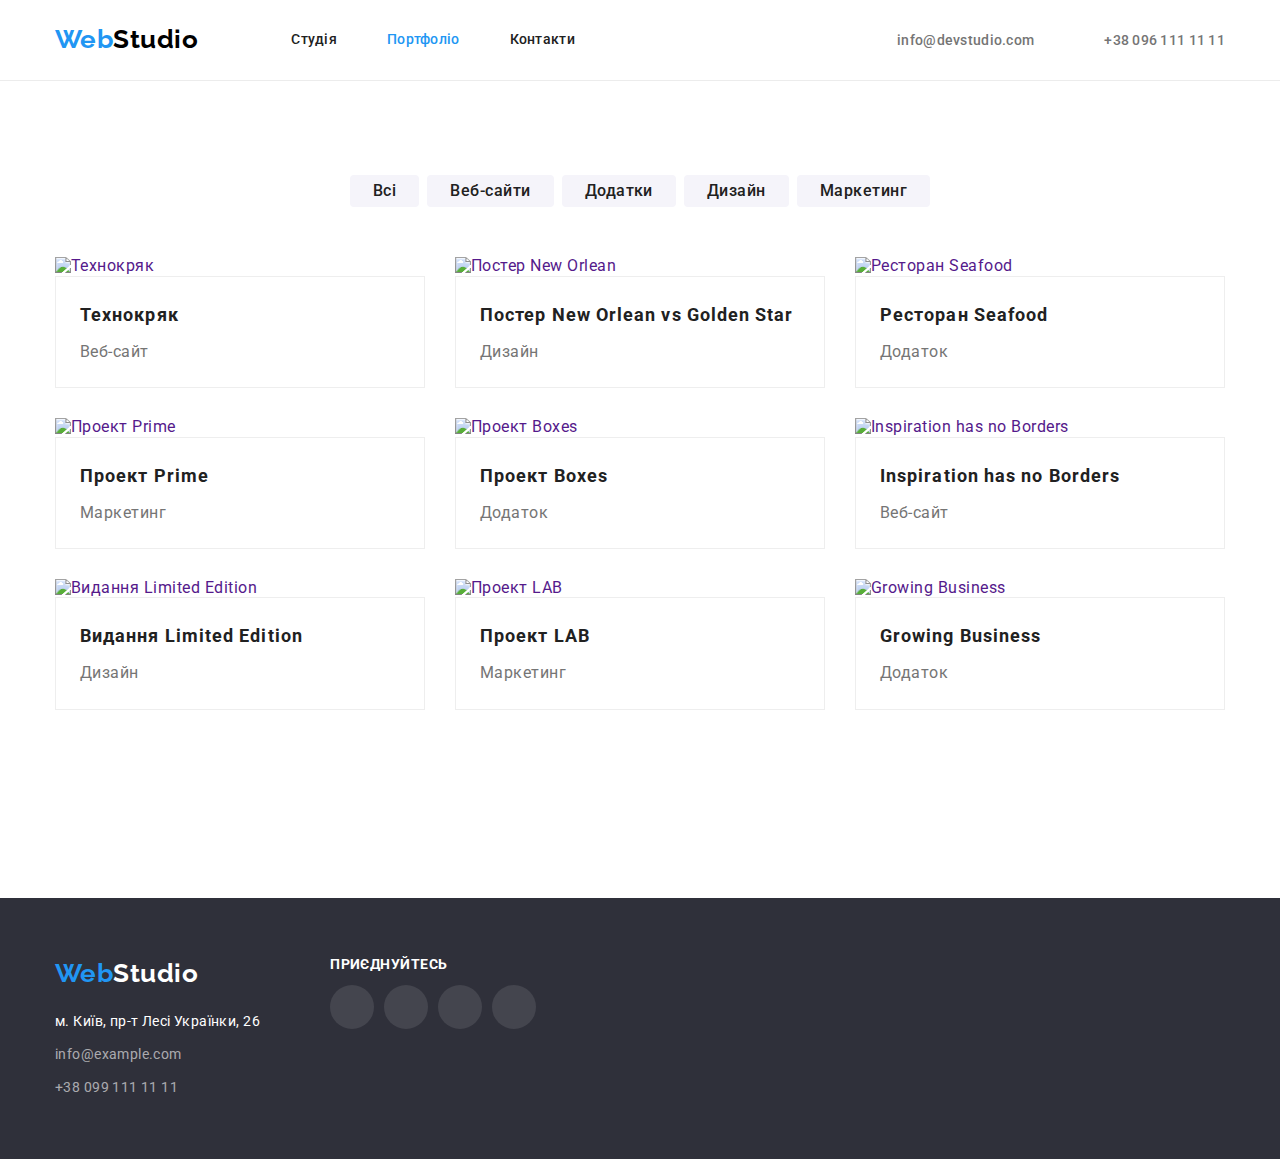
==== portfolio.html @ f8306b63 "portfolio.html" ====
<!DOCTYPE html>
<html lang="ru">

<head>
    <meta charset="UTF-8">
    <meta http-equiv="X-UA-Compatible" content="IE=edge">
    <meta name="viewport" content="width=device-width, initial-scale=1.0">
    <title>Webstudio</title>
    <link rel="stylesheet"
        href="https://fonts.googleapis.com/css2?family=Raleway:wght@700&family=Roboto:wght@400;500;700;900&display=swap">
    <link rel="stylesheet"
        href="https://cdnjs.cloudflare.com/ajax/libs/modern-normalize/1.1.0/modern-normalize.min.css">
    <link rel="stylesheet" href="./css/styles.css">
</head>

<body>
      <!--Шапка сайта-->
    <header class="header">
        <div class="container header-nav">
            <a href="./index.html" class="link header-logo"><span>Web</span>Studio</a>
            <nav>
                <ul class="header-list list">
                    <li class="item"><a href="./index.html" class="link">Студія</a></Li>
                    <li class="item"><a href="./portfolio.html" class="link current">Портфоліо</a></li>
                    <li class="item"><a href="" class="link">Контакти</a></li>
                </ul>
            </nav>
            <ul class="header-contacts list">
                <li class="header-contacts-item">
                    <a href="mailto:info@devstudio.com" class="link">
                    <svg class="header-icon" width="16px" height="12px">
                    <use href="./images/symbol-defs.svg#envelope"></use>
                </svg>info@devstudio.com</a></li>
                <li class="header-contacts-item"><a href="tel:+380961111111" class="link">
                    <svg class="header-icon" width="10px" height="16px"><use href="./images/symbol-defs.svg#smartphone"></use>
                    </svg>+38 096 111 11 11</a></li>
            </ul>
        </div>
    </header>

    <main>
        
        <!--Наши проекты-->

        <section class="section">
            <div class="container">
                <h1 class="projects-title">Наші проекти</h1>
                <ul class="projects-buttons-list list">
                    <li class="projects-buttons-item"><button type="button" class="button">Всі</button></li>
                    <li class="projects-buttons-item"><button type="button" class="button">Веб-сайти</button></li>
                    <li class="projects-buttons-item"><button type="button" class="button">Додатки</button></li>
                    <li class="projects-buttons-item"><button type="button" class="button">Дизайн</button></li>
                    <li class="projects-buttons-item"><button type="button" class="button">Маркетинг</button></li>
                </ul>
                
                <ul class="projects list">
                    <li class="projects-element">
                        <a href="" class="link">
                            <img src="./images/technokryak.jpg" alt="Технокряк" width="370">
                            <div class="projects-item">
                                <h2 class="title">Технокряк</h2>
                                <p class="product">Веб-сайт</p>
                            </div>  
                        </a>
                    </li>
                
                    <li class="projects-element">
                        <a href="" class="link">
                            <img src="./images/poster.jpg" alt="Постер New Orlean" width="370">
                            <div class="projects-item">
                                <h2 class="title">Постер New Orlean vs Golden Star</h2>
                                <p class="product">Дизайн</p>
                            </div>
                        </a>
                    </li>
                
                    <li class="projects-element">
                        <a href="" class="link"><img src="./images/restaurant.jpg" alt="Ресторан Seafood" width="370">
                            <div class="projects-item">
                                <h2 class="title">Ресторан Seafood</h2>
                                <p class="product">Додаток</p>
                             </div>
                        </a>
                    </li>

                    <li class="projects-element">
                        <a href="" class="link">
                            <img src="./images/projectprime.jpg" alt="Проект Prime" width="370">
                            <div class="projects-item">
                            <h2 class="title">Проект Prime</h2>
                            <p class="product">Маркетинг</p>
                            </div>
                        </a>
                    </li>
                
                    <li class="projects-element">
                        <a href="" class="link">
                            <img src="./images/projectboxes.jpg" alt="Проект Boxes" width="370">
                            <div class="projects-item">
                            <h2 class="title">Проект Boxes</h2>
                            <p class="product">Додаток</p>
                        </div>
                        </a>
                    </li>
                
                    <li class="projects-element">
                        <a href="" class="link"><img src="./images/inspiration.jpg" alt="Inspiration has no Borders" width="370">
                            <div class="projects-item">
                            <h2 class="title">Inspiration has no Borders</h2>
                            <p class="product">Веб-сайт</p>
                        </div>
                        </a>
                    </li>
                
                    <li class="projects-element">
                        <a href="" class="link"><img src="./images/limitededition.jpg" alt="Видання Limited Edition" width="370">
                            <div class="projects-item">
                            <h2 class="title">Видання Limited Edition</h2>
                            <p class="product">Дизайн</p>
                        </div>
                        </a>
                    </li>

                    <li class="projects-element">
                        <a href="" class="link"><img src="./images/lab.jpg" alt="Проект LAB" width="370">
                            <div class="projects-item">
                            <h2 class="title">Проект LAB</h2>
                            <p class="product">Маркетинг</p>
                        </div>
                        </a>
                    </li>
                
                    <li class="projects-element">
                        <a href="" class="link"><img src="./images/growingbusiness.jpg" alt="Growing Business" width="370">
                            <div class="projects-item">
                            <h2 class="title">Growing Business</h2>
                            <p class="product">Додаток</p>
                        </div>
                        </a>
                    </li>
                </ul>
            </div>
            
        </section>
    </main>

<!--Футер-->
    <footer class="footer">
        <div class="container">
            <div class="address">
            <a href="./index.html" class="footer-logo link"><span>Web</span>Studio</a>
                <ul class="footer-list list">
                    <li class="footer-list-item"><a href="https://goo.gl/maps/6noj76bHKPzLhNcZA" target="_blank" rel="noopener noreferrer nofollow"
                        class="link"><span>м. Київ, пр-т Лесі Українки, 26</span></a></li>
                    <li class="footer-list-item"><a href="mailto:info@example.com" class="link">info@example.com</a></li>
                    <li class="footer-list-item"><a href="tel:+380991111111" class="link">+38 099 111 11 11</a></li>
                </ul>
            </div>
            <div class="connection">
                <h3 class="connection-title">Приєднуйтесь</h3>
                <ul class="connection-list list">
                <li>
                    <a href="" class="connection-link link">
                        <svg class="connection-icon" width="20px" height="20px"><use href="./images/symbol-defs.svg#instagram"></use></svg>
                    </a>
                </li>
                <li>
                    <a href="" class="connection-link link">
                        <svg class="connection-icon" width="20px" height="20px"><use href="./images/symbol-defs.svg#twitter"></use></svg>
                    </a>
                </li>
                <li>
                    <a href="" class="connection-link link">
                        <svg class="connection-icon" width="20px" height="20px"><use href="./images/symbol-defs.svg#facebook"></use></svg>
                    </a>
                </li>
                <li>
                    <a href="" class="connection-link link">
                        <svg class="connection-icon" width="20px" height="20px"><use href="./images/symbol-defs.svg#linkedin"></use></svg>
                    </a>
                </li>
                </ul>
            </div>
        </div>
        
    </footer>
</body>
</html>
---- css/styles.css ----
/* Основной цвет текста #212121 */
/* Вторичный цвет текста #757575 */
/* Акцент #2196F3 */
/* Основной белый #FFFFFF */
/*Серый фоновый #2F303A */
/* Серый цвет #F5F4FA */
/* черный #000000 */


html {
    box-sizing: border-box;
}

.visually-hidden {
    position: absolute !important;
    clip: rect(1px 1px 1px 1px);
    clip: rect(1px, 1px, 1px, 1px);
    padding: 0 !important;
    border: 0 !important;
    height: 1px !important;
    width: 1px !important;
    overflow: hidden;
}

*,
*::before,
*::after {
    box-sizing: border-box;
}

h1,
h2,
h3,
p {
    margin: 0;
}

img {
    display: block;
    max-width: 100%;
    height: auto;
}

/* Main.css */

:root {
    --primary-text-color: #212121;
    --secondary-text-color: #757575;
    --accent-color: #2196F3;
    --primary-white-color: #FFFFFF;
    --background-grey-color: #2F303A;
    --grey-color: #F5F4FA;
    --black-color: #000000;
    --border: #EEEEEE;
}

body {
    font-family: Roboto, sans-serif;
    background-color: var(--primary-white-color);
    color: var(--primary-text-color);
    letter-spacing: 0.03em;
}

.link {
    text-decoration: none;
}

.list {
    padding: 0;
    margin: 0;
    list-style: none;
}

.container {
    margin: 0 auto;
    padding-right: 15px;
    padding-left: 15px;
    width: 1200px;
}

/* --------------------------- HEADER ---------------------------------- */

.header {
    border-bottom: 1px solid #ECECEC;
}

.header-logo {
    color: var(--black-color);
    font-family: 'Raleway';
    font-weight: 700;
    font-size: 26px;
    line-height: 1.2;
}

.header-logo span {
    color: var(--accent-color);
}

.header-nav {
    display: flex;
    align-items: center;
}

.header-list {
    display: flex;
    margin-left: 93px;
}

.header-list .item:not(:last-child) {
    margin-right: 50px;
}

.header-list .link {
    display: block;
    padding-top: 32px;
    padding-bottom: 32px;
    color: var(--title-text-color);
    font-weight: 500;
    font-size: 14px;
    line-height: 1.14;
    letter-spacing: 0.02em;
}

.header-list .link:hover,
.header-list .link:focus,
.header-list .link.current {
    color: var(--accent-color);
}

.header-contacts {
    display: flex;
    margin-left: auto;
}

.header-contacts-item + .header-contacts-item {
    margin-left: 50px;
}

.header-icon {
    display: inline;
    vertical-align: middle;
    margin-right: 10px;
    fill: currentColor;
}

.header-contacts .link {
    color: var(--secondary-text-color);
    /* text-decoration: none; */
    font-weight: 500;
    font-size: 14px;
    line-height: 1.14;
    letter-spacing: 0.02em;
}

.header-contacts .link:hover,
.header-contacts .link:focus {
    color: var(--accent-color);
}

.header-contacts .link:hover .header-icon,
.header-contacts .link:focus .header-icon{
    color: var(--accent-color);
    fill: var(--accent-color);
}

/* ------------------------ HERO --------------------- */

.overlay {
    max-width: 1600px;
    height: 600px;
    margin-left: auto;
    margin-right: auto;
    background-image: linear-gradient(to right, rgba(47, 48, 58, 0.4),
    rgba(47, 48, 58, 0.4)),
    url(../images/hero.jpg);
    background-repeat: no-repeat;
    background-position: center;
    background-size: cover;
    background-color: var(--background-grey-color);
}
            

.hero {
    padding-top: 200px;
    padding-bottom: 200px;
    text-align: center;
}

.hero-title {
    margin-top: 0;
    margin-bottom: 30px;
    margin-left: auto;
    margin-right: auto;
    max-width: 696px;
    color: var(--primary-white-color);
    font-weight: 900;
    font-size: 44px;
    line-height: 1.4;
    letter-spacing: 0.06em;
    text-align: center;
    text-transform: uppercase;
}

.hero-button {
    border-radius: 4px;
    border-color: var(--accent-color);
    border: 1px solid transparent;
    padding: 10px 32px;
    min-width: 200px;

    font-family: inherit;
    background-color: var(--accent-color);
    color: var(--primary-white-color);
    font-weight: 700;
    font-size: 16px;
    line-height: 1.87;
    letter-spacing: 0.06em;
    text-align: center;
    filter: drop-shadow(0px 4px 4px rgba(0, 0, 0, 0.25));

    cursor: pointer;
}

/* Section */

.section {
    padding-top: 94px;
    padding-bottom: 94px;
}

.section-title {
    margin-top: 0;
    margin-bottom: 50px;
    color: var(--title-text-color);
    font-weight: 700;
    font-size: 36px;
    line-height: 1.16;
    text-align: center;
}

/* Feature */

.features.section {
    padding-top: 94px;
    padding-bottom: 47px;
}

.features-title {
    display: none;
}

.feature-list {
    display: flex;
    flex-wrap: wrap;
}


.feature-list .item {
    margin-right: 30px;
    width: 270px;
}

.features-icon-background {
    display: flex;
    justify-content: center;
    align-items: center;
    margin-bottom: 30px;
    width: 270px;
    height: 120px;
    background-color: var(--grey-color);
}

.feature-icon {
    background-repeat: no-repeat;
    background-size: cover;
}

.feature-list .item:nth-last-child(-n + 1) {
    margin-right: 0px;
}

.feature-list .title {
    margin-top: 0;
    margin-bottom: 10px;
    color: var(--title-text-color);
    font-weight: 700;
    font-size: 14px;
    line-height: 1.14;
    text-transform: uppercase;
}

.features-description {
    margin-top: 0;
    margin-bottom: 0;
    color: var(--secondary-text-color);
    font-size: 14px;
    line-height: 1.7;
}

/* Efforts */

.efforts-section {
    padding-top: 47px;
    padding-bottom: 94px;
}

.efforts {
    display: flex;
}

.efforts-element {
    margin-right: 30px;
}

.efforts-element:nth-last-child(-n + 1) {
    margin-right: 0px;
}

/* Our company */

.team-section {
    background-color: var(--grey-color);
    padding-top: 94px;
    padding-bottom: 94px;
}

.box {
    margin-right: 30px;
    width: 270px;
    height: 428px;
    box-shadow: 0px 1px 3px
    rgba(0, 0, 0, 0.12),
    0px 1px 1px rgba(0, 0, 0, 0.14),
    0px 2px 1px rgba(0, 0, 0, 0.2);
    border-radius: 0px 0px 4px 4px;
    background-color: var(--primary-white-color);
}

.box:nth-last-child(-n + 1) {
    margin-right: 0px;
}

.members-list {
    display: flex;
}

.team-members {
    padding-top: 30px;
    padding-bottom: 16px;
    text-align: center;
}

.members-name {
    margin-bottom: 10px;
    font-weight: 500;
    font-size: 16px;
    line-height: 1.18;
}

.members-position {
    color: var(--secondary-text-color);
    text-align: center;
}

.social-box {
    display: flex;
    align-items: center;
    justify-content: center;
}

.social-link {
    display: flex;
    align-items: center;
    justify-content: center;
    margin-right: 10px;
    width: 44px;
    height: 44px;
    background-color: var(--primary-white-color);
    border-radius: 50%;
}

.social-icon {
    fill: #AFB1B8;
}

.social-link:hover,
.social-link:focus {
    background-color: var(--accent-color);
}

.social-link:hover .social-icon,
.social-link:focus .social-icon {
    background-color: var(--accent-color);
    fill: var(--primary-white-color);
}

/* -------------------------CUSTOMERS------------------------------ */

.customers-list{
    display: flex;
    justify-content: center;
}

.customers-link {
    display: flex;
    align-items: center;
    justify-content: center;
    
    width: 170px;
    height: 92px;
    border: 1px solid #AFB1B8;
    border-radius: 4%;
}

.customers-item:not(:last-child) {
    margin-right: 30px;
}

.customers-link:hover,
.customers-link:focus {
    border: 1px solid var(--accent-color);
}

.customers-icon {
    fill: #AFB1B8;
}

.customers-link:hover .customers-icon,
.customers-link:focus .customers-icon {
    fill: var(--accent-color);
}

/* Portfolio.css */

/* ----------------------- OUR-PROJECTS ----------------------- */

.projects-buttons-list {
    display: flex;
    flex-wrap: wrap;
    justify-content: center;
    margin-bottom: 50px;
    gap: 8px;
}

.button {
    padding: 6px 22px;
    font-family: inherit;
    font-weight: 500;
    font-size: 16px;
    letter-spacing: 0.03em;
    color: var(--primary-text-color);
    background-color: var(--grey-color);
    
    border: 1px solid transparent;
    box-shadow: none;
    border-radius: 4px;

    cursor: pointer;
}

.button:hover,
.button:focus {
    background-color: var(--accent-color);
    color: var(--primary-white-color);
    box-shadow: 0px 4px 4px
    rgba(0, 0, 0, 0.25);
}

.projects-title {
    display: none;
}

.projects {
    display: flex;
    flex-wrap: wrap;
    margin-bottom: 94px;
    gap: 30px;
}

.projects-element {
    width: calc(100% -60px)/3;
    box-shadow: none;
}

.projects-element:hover,
.projects-element:focus {
    box-shadow: 0px 4px 4px
    rgba(0, 0, 0, 0.25);
}

.projects-item {
    padding: 20px 24px;
    border: 1px solid var(--border);
}

.projects .title {
    margin-top: 0;
    margin-bottom: 4px;
    color: var(--primary-text-color);
    font-weight: 700;
    font-size: 18px;
    line-height: 2;
    letter-spacing: 0.06em;
}

.projects .product {
    margin-top: 0;
    margin-bottom: 0;
    color: var(--secondary-text-color);
    font-size: 16px;
    line-height: 1.9;
}

/* ----------------------- FOOTER ------------------------ */

.footer-logo {
    color: var(--primary-white-color);
    font-family: 'Raleway';
    font-weight: 700;
    font-size: 26px;
    line-height: 1.2;
}

.footer-logo span {
    color: var(--accent-color);
}

.footer {
    margin-top: 0;
    margin-bottom: 0;
    padding-top: 60px;
    padding-bottom: 60px;
    background-color: var(--background-grey-color);
}

.footer .container {
    display: flex;
}

.footer-list {
    margin-top: 20px;
    font-style: normal;
    font-size: 14px;
    line-height: 1.7;
    color: var(--primary-white-color)
}

.footer-list-item {
    margin-bottom: 9px;
    font-size: 14px;
    line-height: 24px;
    letter-spacing: 0.03em;
    color: rgba(255, 255, 255, 0.6);
}

.footer-list-item:nth-child(3) {
    margin-bottom: 0;
}

.footer-list .link {
    margin-top: 9px;
    margin-right: 70px;
    color: rgba(255, 255, 255, 0.6);
}

.footer-list .link:hover,
.footer-list .link:focus {
    color: var(--accent-color);
}

.footer-list span {
    color: var(--primary-white-color);
}
.footer-list span:hover,
.footer-list span:focus {
    color: var(--accent-color);
}

.connection {
    display: flex;
    flex-direction: column;
    padding-top: 6px;
}

.connection-title {
    margin-bottom: 20px;
    color: var(--primary-white-color);
    font-weight: 700;
    font-size: 14px;
    line-height: 1.14px;
    text-transform: uppercase;
}

.connection-list {
    display: flex;
}

.connection-link {
    display: flex;
    align-items: center;
    justify-content: center;
    margin-right: 10px;
    width: 44px;
    height: 44px;
    border-radius: 50%;
    background-color: rgba(255, 255, 255, 0.1);
}

.connection-link:hover,
.connection-link:focus {
    background-color: var(--accent-color);
}

.connection-icon {
    fill: var(--primary-white-color);
}
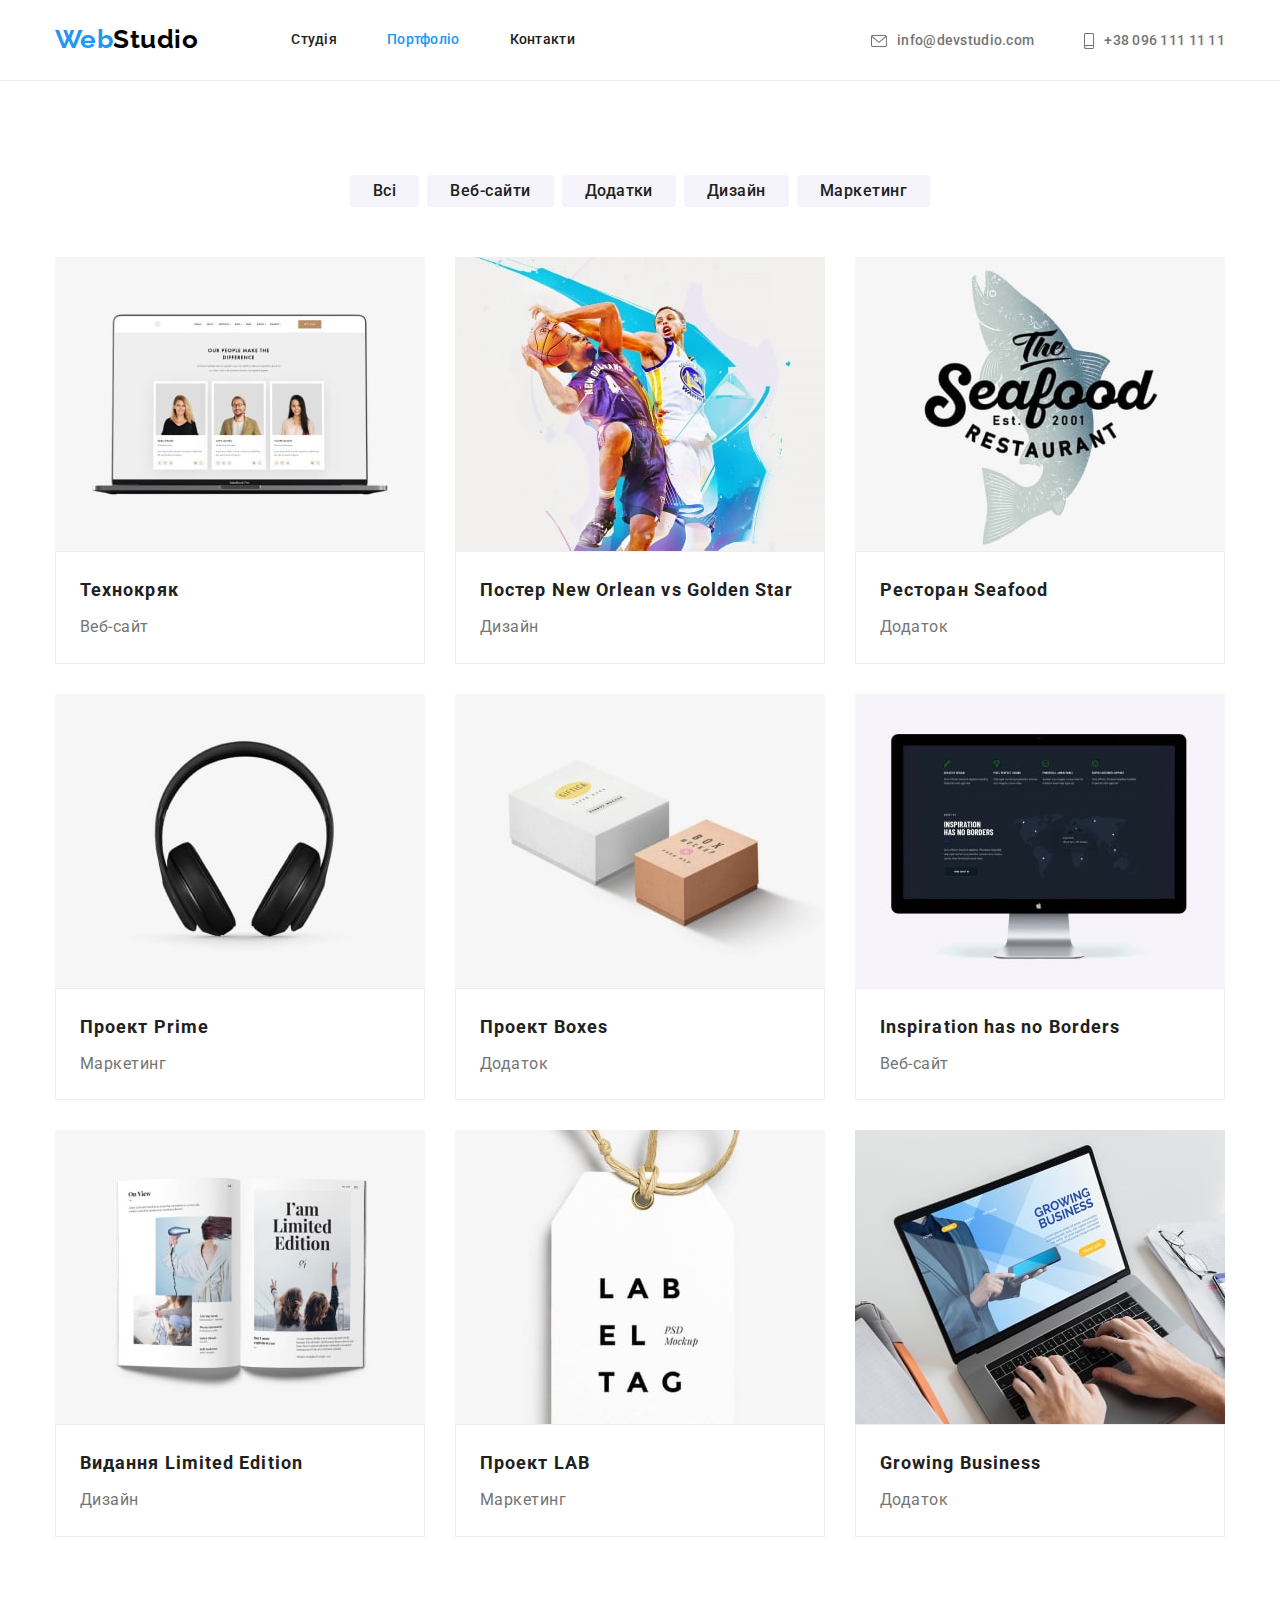
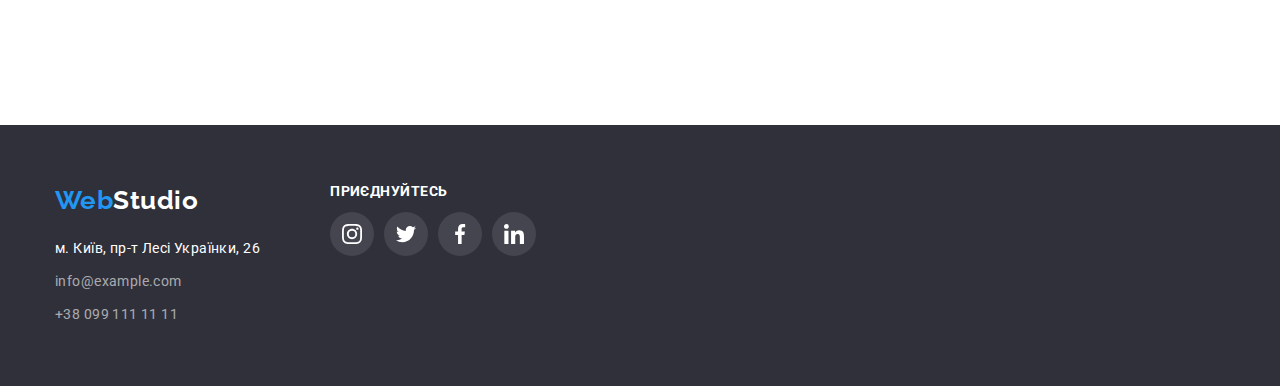
==== commit a94bea00: "Додає skript в portfolio" ====
--- a/portfolio.html
+++ b/portfolio.html
@@ -184,5 +184,6 @@
         </div>
         
     </footer>
+    <script src="./js/modal.js"></script>
 </body>
 </html>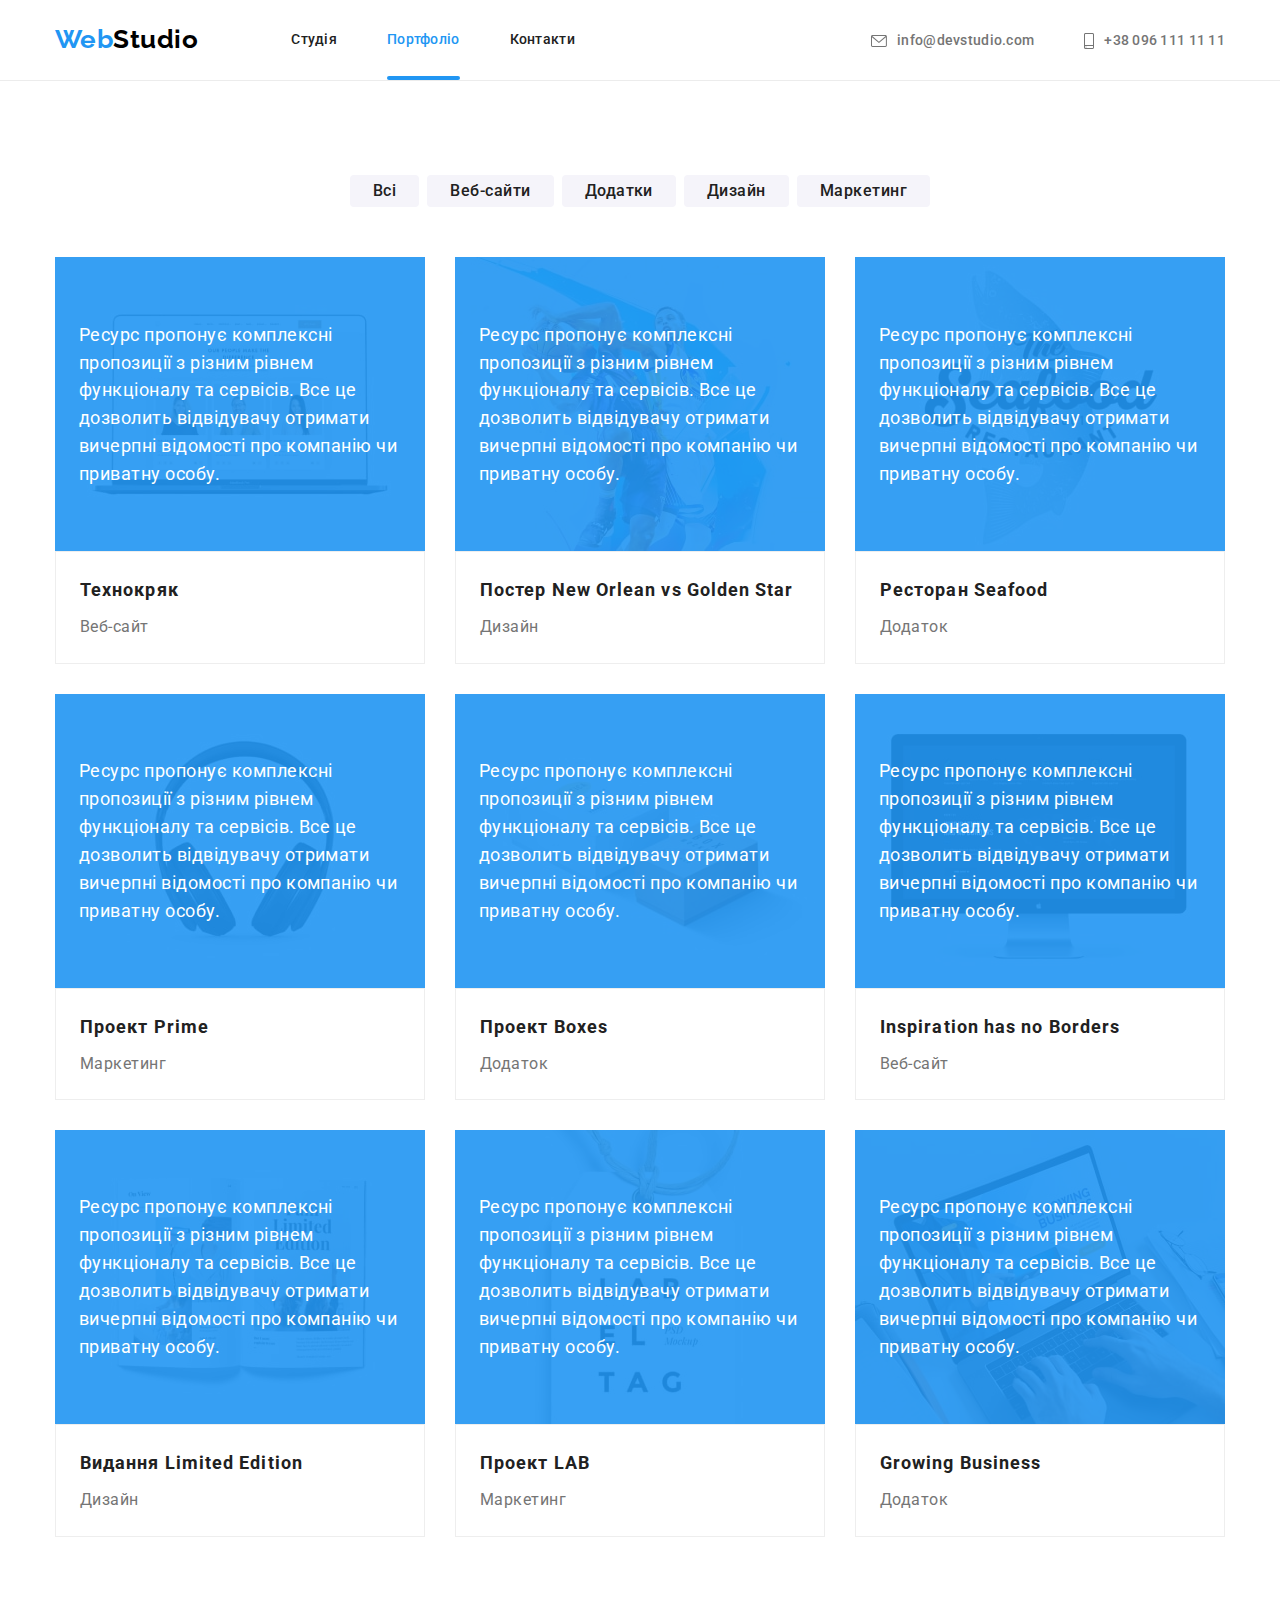
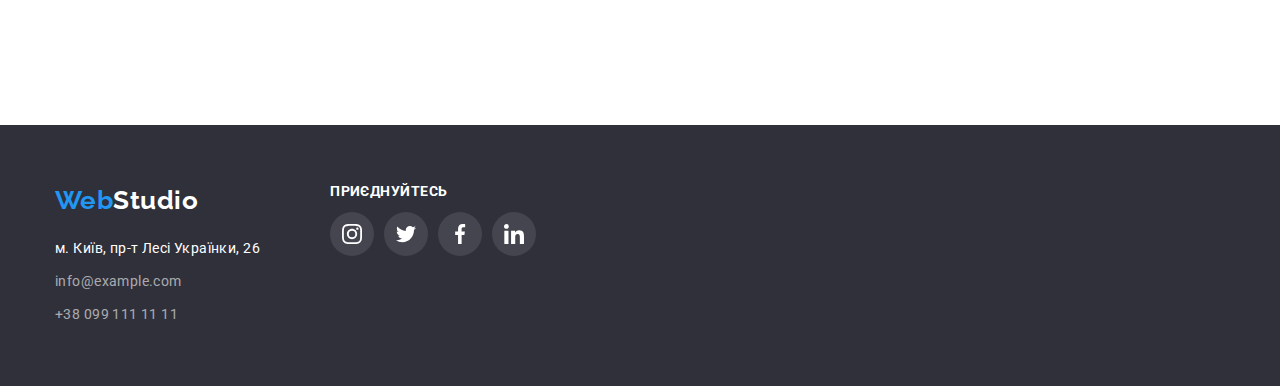
==== commit 571d683d: "Добавляє клас "projects-about"" ====
--- a/portfolio.html
+++ b/portfolio.html
@@ -56,7 +56,11 @@
                 <ul class="projects list">
                     <li class="projects-element">
                         <a href="" class="link">
-                            <img src="./images/technokryak.jpg" alt="Технокряк" width="370">
+                            <div class="projects-thumb">
+                                <img src="./images/technokryak.jpg" alt="Технокряк" width="370">
+                                <p class="projects-about">Ресурс пропонує комплексні пропозиції з різним рівнем функціоналу та сервісів. Все це дозволить відвідувачу отримати вичерпні відомості про компанію чи приватну особу.</p>
+                            </div>
+                            
                             <div class="projects-item">
                                 <h2 class="title">Технокряк</h2>
                                 <p class="product">Веб-сайт</p>
@@ -66,7 +70,10 @@
                 
                     <li class="projects-element">
                         <a href="" class="link">
-                            <img src="./images/poster.jpg" alt="Постер New Orlean" width="370">
+                            <div class="projects-thumb">
+                                <img src="./images/poster.jpg" alt="Постер New Orlean" width="370">
+                                <p class="projects-about">Ресурс пропонує комплексні пропозиції з різним рівнем функціоналу та сервісів. Все це дозволить відвідувачу отримати вичерпні відомості про компанію чи приватну особу.</p>
+                            </div>
                             <div class="projects-item">
                                 <h2 class="title">Постер New Orlean vs Golden Star</h2>
                                 <p class="product">Дизайн</p>
@@ -75,7 +82,11 @@
                     </li>
                 
                     <li class="projects-element">
-                        <a href="" class="link"><img src="./images/restaurant.jpg" alt="Ресторан Seafood" width="370">
+                        <a href="" class="link">
+                            <div class="projects-thumb">
+                                <img src="./images/restaurant.jpg" alt="Ресторан Seafood" width="370">
+                                <p class="projects-about">Ресурс пропонує комплексні пропозиції з різним рівнем функціоналу та сервісів. Все це дозволить відвідувачу отримати вичерпні відомості про компанію чи приватну особу.</p>
+                        </div>
                             <div class="projects-item">
                                 <h2 class="title">Ресторан Seafood</h2>
                                 <p class="product">Додаток</p>
@@ -85,7 +96,10 @@
 
                     <li class="projects-element">
                         <a href="" class="link">
-                            <img src="./images/projectprime.jpg" alt="Проект Prime" width="370">
+                            <div class="projects-thumb">
+                                <img src="./images/projectprime.jpg" alt="Проект Prime" width="370">
+                                <p class="projects-about">Ресурс пропонує комплексні пропозиції з різним рівнем функціоналу та сервісів. Все це дозволить відвідувачу отримати вичерпні відомості про компанію чи приватну особу.</p>
+                            </div>
                             <div class="projects-item">
                             <h2 class="title">Проект Prime</h2>
                             <p class="product">Маркетинг</p>
@@ -95,7 +109,10 @@
                 
                     <li class="projects-element">
                         <a href="" class="link">
-                            <img src="./images/projectboxes.jpg" alt="Проект Boxes" width="370">
+                            <div class="projects-thumb">
+                                <img src="./images/projectboxes.jpg" alt="Проект Boxes" width="370">
+                                <p class="projects-about">Ресурс пропонує комплексні пропозиції з різним рівнем функціоналу та сервісів. Все це дозволить відвідувачу отримати вичерпні відомості про компанію чи приватну особу.</p>
+                            </div>
                             <div class="projects-item">
                             <h2 class="title">Проект Boxes</h2>
                             <p class="product">Додаток</p>
@@ -104,7 +121,11 @@
                     </li>
                 
                     <li class="projects-element">
-                        <a href="" class="link"><img src="./images/inspiration.jpg" alt="Inspiration has no Borders" width="370">
+                        <a href="" class="link">
+                            <div class="projects-thumb">
+                                <img src="./images/inspiration.jpg" alt="Inspiration has no Borders" width="370">
+                                <p class="projects-about">Ресурс пропонує комплексні пропозиції з різним рівнем функціоналу та сервісів. Все це дозволить відвідувачу отримати вичерпні відомості про компанію чи приватну особу.</p>
+                            </div>
                             <div class="projects-item">
                             <h2 class="title">Inspiration has no Borders</h2>
                             <p class="product">Веб-сайт</p>
@@ -113,7 +134,11 @@
                     </li>
                 
                     <li class="projects-element">
-                        <a href="" class="link"><img src="./images/limitededition.jpg" alt="Видання Limited Edition" width="370">
+                        <a href="" class="link">
+                            <div class="projects-thumb">
+                                <img src="./images/limitededition.jpg" alt="Видання Limited Edition" width="370">
+                                <p class="projects-about">Ресурс пропонує комплексні пропозиції з різним рівнем функціоналу та сервісів. Все це дозволить відвідувачу отримати вичерпні відомості про компанію чи приватну особу.</p>
+                            </div>
                             <div class="projects-item">
                             <h2 class="title">Видання Limited Edition</h2>
                             <p class="product">Дизайн</p>
@@ -122,7 +147,11 @@
                     </li>
 
                     <li class="projects-element">
-                        <a href="" class="link"><img src="./images/lab.jpg" alt="Проект LAB" width="370">
+                        <a href="" class="link">
+                            <div class="projects-thumb">
+                                <img src="./images/lab.jpg" alt="Проект LAB" width="370">
+                                <p class="projects-about">Ресурс пропонує комплексні пропозиції з різним рівнем функціоналу та сервісів. Все це дозволить відвідувачу отримати вичерпні відомості про компанію чи приватну особу.</p>
+                            </div>
                             <div class="projects-item">
                             <h2 class="title">Проект LAB</h2>
                             <p class="product">Маркетинг</p>
@@ -131,7 +160,11 @@
                     </li>
                 
                     <li class="projects-element">
-                        <a href="" class="link"><img src="./images/growingbusiness.jpg" alt="Growing Business" width="370">
+                        <a href="" class="link">
+                            <div class="projects-thumb">
+                                <img src="./images/growingbusiness.jpg" alt="Growing Business" width="370">
+                                <p class="projects-about">Ресурс пропонує комплексні пропозиції з різним рівнем функціоналу та сервісів. Все це дозволить відвідувачу отримати вичерпні відомості про компанію чи приватну особу.</p>
+                            </div>
                             <div class="projects-item">
                             <h2 class="title">Growing Business</h2>
                             <p class="product">Додаток</p>
@@ -184,6 +217,5 @@
         </div>
         
     </footer>
-    <script src="./js/modal.js"></script>
 </body>
 </html>--- a/css/styles.css
+++ b/css/styles.css
@@ -127,6 +127,21 @@
     color: var(--accent-color);
 }
 
+.link.current {
+    position: relative;
+}
+
+.link.current::after {
+    position: absolute;
+    bottom: 0;
+    content: "";
+    display: block;
+    background-color: var(--accent-color);
+    width: 100%;
+    height: 4px;
+    border-radius: 2px;
+}
+
 .header-contacts {
     display: flex;
     margin-left: auto;
@@ -145,7 +160,6 @@
 
 .header-contacts .link {
     color: var(--secondary-text-color);
-    /* text-decoration: none; */
     font-weight: 500;
     font-size: 14px;
     line-height: 1.14;
@@ -155,12 +169,6 @@
 .header-contacts .link:hover,
 .header-contacts .link:focus {
     color: var(--accent-color);
-}
-
-.header-contacts .link:hover .header-icon,
-.header-contacts .link:focus .header-icon{
-    color: var(--accent-color);
-    fill: var(--accent-color);
 }
 
 /* ------------------------ HERO --------------------- */
@@ -221,6 +229,55 @@
     cursor: pointer;
 }
 
+
+.backdrop {
+    position: fixed;
+    top: 0;
+    left: 0;
+    width: 100%;
+    height: 100%;
+    background-color: rgba(0, 0, 0, 0.2);
+    opacity: 1;
+    pointer-events: 1;
+}
+
+.backdrop.is-hidden {
+    opacity: 0;
+    pointer-events: none;
+}
+
+.modal {
+    position: absolute;
+    top: 50%;
+    left: 50%;
+    transform: translate(-50%, -50%);
+    
+    width: 528px;
+    height: 581px;
+    border-radius: 4px;
+    background-color: var(--primary-white-color);
+    box-shadow: 0px 4px 4px rgba(0, 0, 0, 0.25);
+}
+
+.close-button {
+    display: flex;
+    justify-content: center;
+    align-items: center;
+    margin-left: auto;
+    margin-top: 8px;
+    margin-right: 8px;
+    width: 30px;
+    height: 30px;
+    border-radius: 50%;
+    border: 1px solid rgba(0, 0, 0, 0.1);
+    color: var(--black-color);
+    background-color: var(--primary-white-color);
+}
+.close-icon {
+    fill: currentColor;
+}
+
+
 /* Section */
 
 .section {
@@ -297,7 +354,7 @@
     line-height: 1.7;
 }
 
-/* Efforts */
+/* -------------------- Efforts ---------------------- */
 
 .efforts-section {
     padding-top: 47px;
@@ -306,17 +363,35 @@
 
 .efforts {
     display: flex;
+    gap: 30px;
 }
 
 .efforts-element {
-    margin-right: 30px;
-}
-
-.efforts-element:nth-last-child(-n + 1) {
-    margin-right: 0px;
-}
-
-/* Our company */
+    position: relative;
+}
+
+.efforts-about {
+    position: absolute;
+    bottom: 0;
+
+    display: flex;
+    justify-content: center;
+    align-items: center;
+    width: 370px;
+    height: 70px;
+    background-color: rgba(47, 48, 58, 0.8);
+    font-weight: 700;
+    font-size: 14px;
+    line-height: 1.14px;
+    text-align: center;
+    text-transform: uppercase;
+    color: var(--primary-white-color);
+
+}
+
+
+
+/*------------------ OUR COMPANY ----------------------- */
 
 .team-section {
     background-color: var(--grey-color);
@@ -375,25 +450,19 @@
     margin-right: 10px;
     width: 44px;
     height: 44px;
-    background-color: var(--primary-white-color);
+    color: #AFB1B8;
     border-radius: 50%;
 }
 
 .social-icon {
-    fill: #AFB1B8;
+    fill: currentColor;
 }
 
 .social-link:hover,
 .social-link:focus {
+    color: var(--primary-white-color);
     background-color: var(--accent-color);
 }
-
-.social-link:hover .social-icon,
-.social-link:focus .social-icon {
-    background-color: var(--accent-color);
-    fill: var(--primary-white-color);
-}
-
 /* -------------------------CUSTOMERS------------------------------ */
 
 .customers-list{
@@ -410,6 +479,7 @@
     height: 92px;
     border: 1px solid #AFB1B8;
     border-radius: 4%;
+    color: #AFB1B8;
 }
 
 .customers-item:not(:last-child) {
@@ -419,16 +489,13 @@
 .customers-link:hover,
 .customers-link:focus {
     border: 1px solid var(--accent-color);
+    color: var(--accent-color);
 }
 
 .customers-icon {
-    fill: #AFB1B8;
-}
-
-.customers-link:hover .customers-icon,
-.customers-link:focus .customers-icon {
-    fill: var(--accent-color);
-}
+    fill: currentColor;
+}
+
 
 /* Portfolio.css */
 
@@ -488,6 +555,25 @@
     rgba(0, 0, 0, 0.25);
 }
 
+.projects-thumb {
+    position: relative;
+}
+
+.projects-about {
+    position: absolute;
+    width: 100%;
+    height: 100%;
+    padding: 63px 24px;
+    bottom: 0;
+    display: flex;
+    align-items: center;
+    color: #FFFFFF;
+    font-size: 18px;
+    line-height: 1.55;
+    background-color: rgba(33, 150, 243, 0.9);
+    transition: ;
+}
+
 .projects-item {
     padding: 20px 24px;
     border: 1px solid var(--border);
@@ -603,6 +689,7 @@
     width: 44px;
     height: 44px;
     border-radius: 50%;
+    color: var(--primary-white-color);
     background-color: rgba(255, 255, 255, 0.1);
 }
 
@@ -612,5 +699,5 @@
 }
 
 .connection-icon {
-    fill: var(--primary-white-color);
-}
+    fill: currentColor;
+}
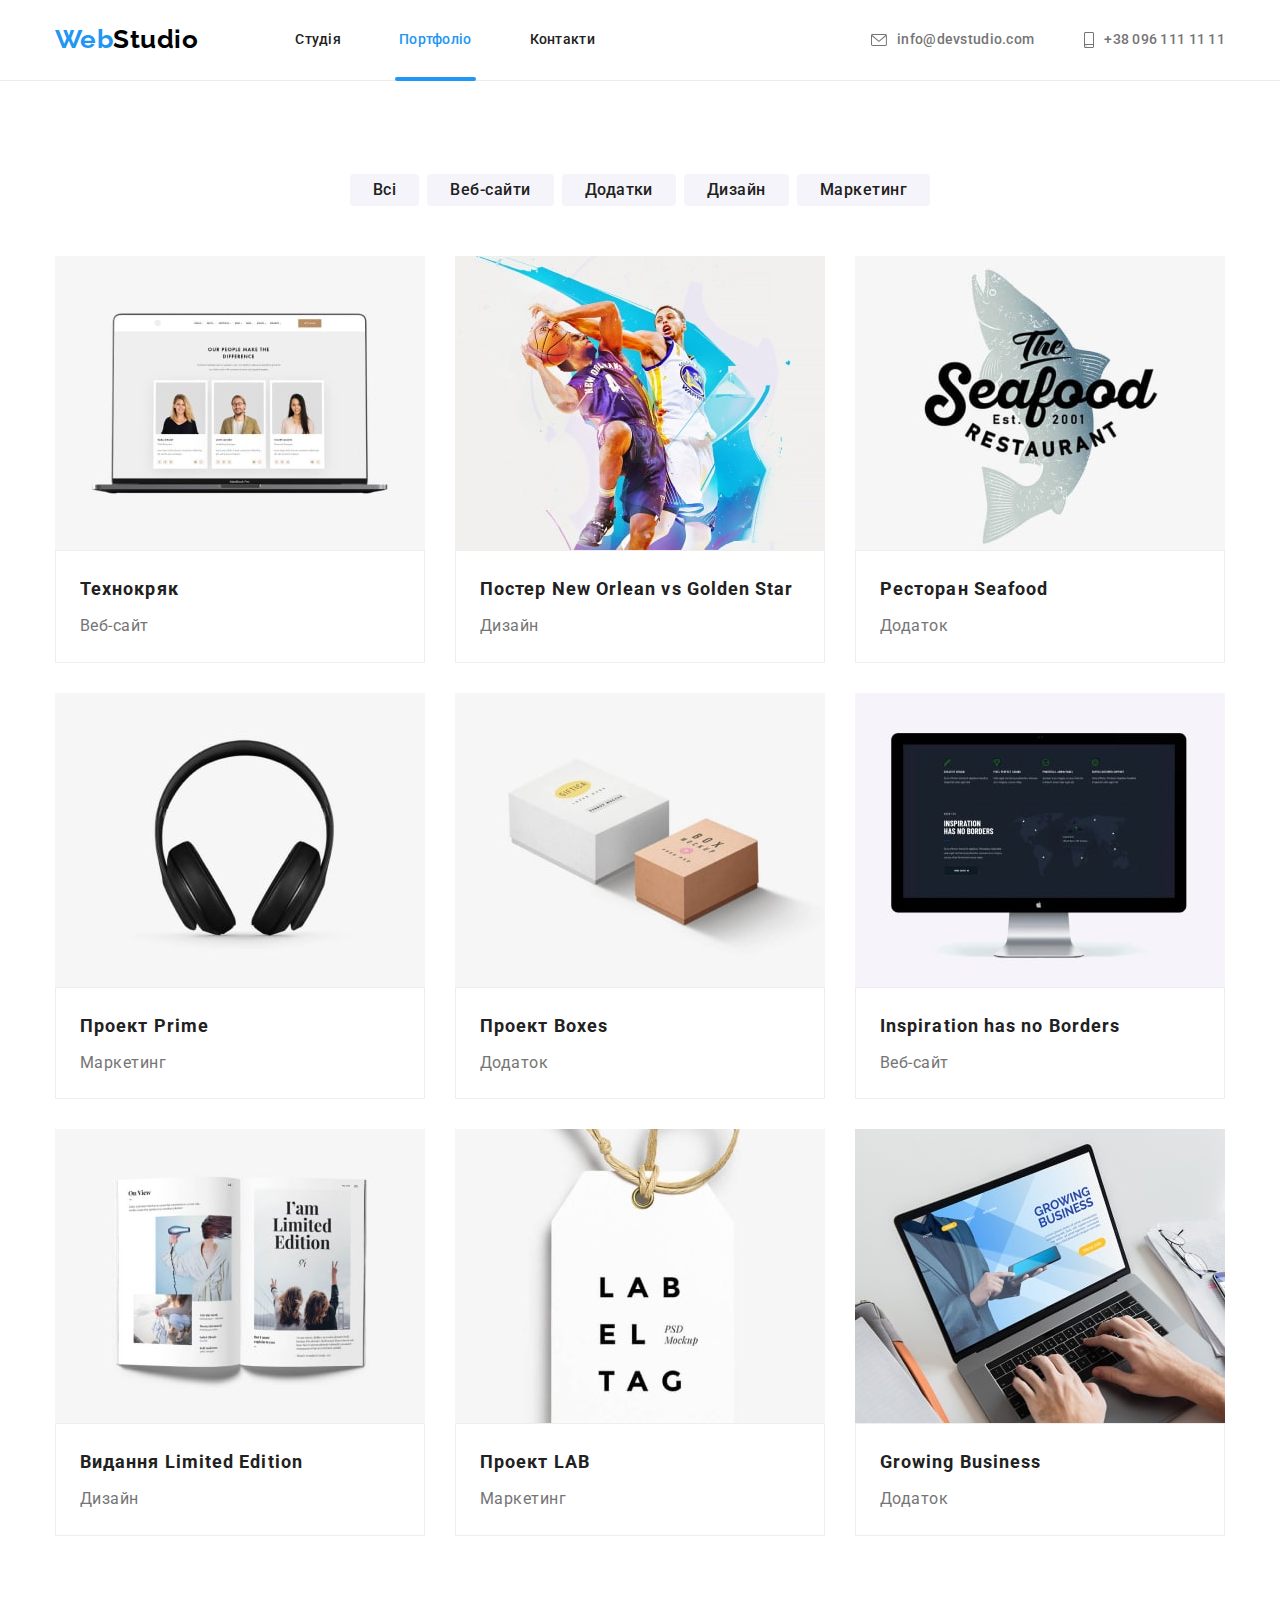
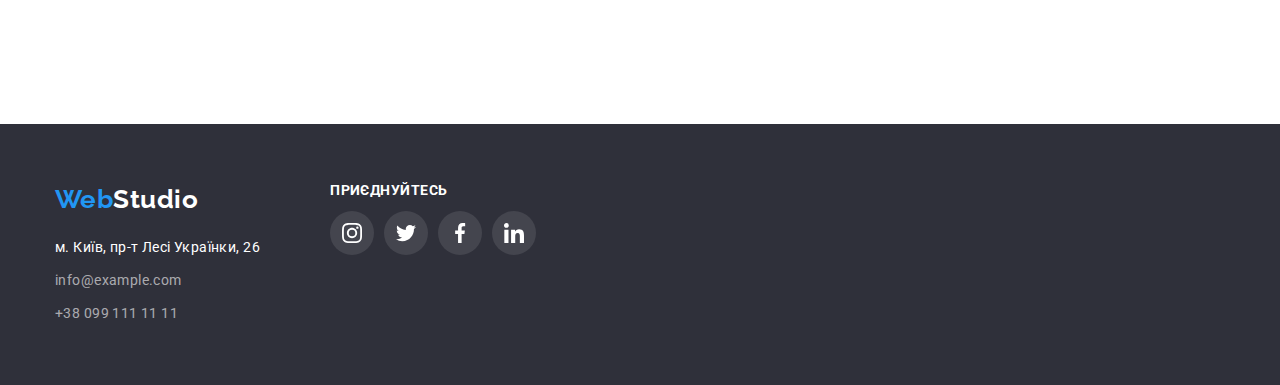
==== commit 0f526e43: "Додає after у header" ====
--- a/portfolio.html
+++ b/portfolio.html
@@ -184,7 +184,7 @@
             <a href="./index.html" class="footer-logo link"><span>Web</span>Studio</a>
                 <ul class="footer-list list">
                     <li class="footer-list-item"><a href="https://goo.gl/maps/6noj76bHKPzLhNcZA" target="_blank" rel="noopener noreferrer nofollow"
-                        class="link"><span>м. Київ, пр-т Лесі Українки, 26</span></a></li>
+                        class="street link"><span>м. Київ, пр-т Лесі Українки, 26</span></a></li>
                     <li class="footer-list-item"><a href="mailto:info@example.com" class="link">info@example.com</a></li>
                     <li class="footer-list-item"><a href="tel:+380991111111" class="link">+38 099 111 11 11</a></li>
                 </ul>
--- a/css/styles.css
+++ b/css/styles.css
@@ -81,7 +81,7 @@
 /* --------------------------- HEADER ---------------------------------- */
 
 .header {
-    border-bottom: 1px solid #ECECEC;
+    outline: 1px solid #ECECEC;
 }
 
 .header-logo {
@@ -104,6 +104,7 @@
 .header-list {
     display: flex;
     margin-left: 93px;
+    /* margin-right: 315px; */
 }
 
 .header-list .item:not(:last-child) {
@@ -111,14 +112,21 @@
 }
 
 .header-list .link {
-    display: block;
-    padding-top: 32px;
-    padding-bottom: 32px;
+    display: flex;
+    justify-content: center;
+    align-items: center;
+    padding: 32px 4px;
     color: var(--title-text-color);
     font-weight: 500;
     font-size: 14px;
     line-height: 1.14;
     letter-spacing: 0.02em;
+
+    transition-duration: 250ms;
+    transition-property: color;
+    transition-timing-function: cubic-bezier(0.4, 0, 0.2, 1);
+
+    /* transition: opacity 2500ms cubic-bezier(0.4, 0, 0.2, 1); */
 }
 
 .header-list .link:hover,
@@ -133,7 +141,7 @@
 
 .link.current::after {
     position: absolute;
-    bottom: 0;
+    bottom: -1%;
     content: "";
     display: block;
     background-color: var(--accent-color);
@@ -144,26 +152,34 @@
 
 .header-contacts {
     display: flex;
+    justify-content: center;
+    align-items: center;
     margin-left: auto;
 }
 
-.header-contacts-item + .header-contacts-item {
-    margin-left: 50px;
-}
+.header-contacts-item:not(:last-child) {
+    margin-right: 50px;
+}
+
 
 .header-icon {
-    display: inline;
-    vertical-align: middle;
     margin-right: 10px;
     fill: currentColor;
 }
 
 .header-contacts .link {
+    display: flex;
+    justify-content: center;
+    align-items: center;
     color: var(--secondary-text-color);
     font-weight: 500;
     font-size: 14px;
     line-height: 1.14;
     letter-spacing: 0.02em;
+    color: var(--secondary-text-color);
+    transition-duration: 250ms;
+    transition-property: color;
+    transition-timing-function: cubic-bezier(0.4, 0, 0.2, 1);
 }
 
 .header-contacts .link:hover,
@@ -239,24 +255,31 @@
     background-color: rgba(0, 0, 0, 0.2);
     opacity: 1;
     pointer-events: 1;
+    transition: opacity 250ms cubic-bezier(0.4, 0, 0.2, 1);
 }
 
 .backdrop.is-hidden {
     opacity: 0;
     pointer-events: none;
+}
+
+.backdrop.is-hidden .modal {
+    transform: translate(-50%, -50%) scale(0.9);
 }
 
 .modal {
     position: absolute;
     top: 50%;
     left: 50%;
-    transform: translate(-50%, -50%);
     
     width: 528px;
     height: 581px;
     border-radius: 4px;
     background-color: var(--primary-white-color);
     box-shadow: 0px 4px 4px rgba(0, 0, 0, 0.25);
+
+    transform: translate(-50%, -50%) scale(1);
+    transition: transform 250ms cubic-bezier(0.4, 0, 0.2, 1);
 }
 
 .close-button {
@@ -295,7 +318,7 @@
     text-align: center;
 }
 
-/* Feature */
+/* --------------------- Feature -------------------------- */
 
 .features.section {
     padding-top: 94px;
@@ -386,7 +409,6 @@
     text-align: center;
     text-transform: uppercase;
     color: var(--primary-white-color);
-
 }
 
 
@@ -452,6 +474,8 @@
     height: 44px;
     color: #AFB1B8;
     border-radius: 50%;
+    transition-duration: 250ms;
+    transition-timing-function: cubic-bezier(0.4, 0, 0.2, 1);
 }
 
 .social-icon {
@@ -480,6 +504,8 @@
     border: 1px solid #AFB1B8;
     border-radius: 4%;
     color: #AFB1B8;
+    transition-duration: 250ms;
+    transition-timing-function: cubic-bezier(0.4, 0, 0.2, 1);
 }
 
 .customers-item:not(:last-child) {
@@ -523,6 +549,9 @@
     border-radius: 4px;
 
     cursor: pointer;
+
+    transition-duration: 250ms;
+    transition-timing-function: cubic-bezier(0.4, 0, 0.2, 1);
 }
 
 .button:hover,
@@ -557,6 +586,7 @@
 
 .projects-thumb {
     position: relative;
+    overflow: hidden;
 }
 
 .projects-about {
@@ -571,7 +601,15 @@
     font-size: 18px;
     line-height: 1.55;
     background-color: rgba(33, 150, 243, 0.9);
-    transition: ;
+
+    transform: translateY(100%);
+    transition: transform 250ms cubic-bezier(0.4, 0, 0.2, 1);
+    
+
+}
+
+.projects-element:hover .projects-about {
+    transform: translateY(0);
 }
 
 .projects-item {
@@ -628,7 +666,8 @@
     font-style: normal;
     font-size: 14px;
     line-height: 1.7;
-    color: var(--primary-white-color)
+    color: var(--primary-white-color);
+    
 }
 
 .footer-list-item {
@@ -647,6 +686,8 @@
     margin-top: 9px;
     margin-right: 70px;
     color: rgba(255, 255, 255, 0.6);
+    transition-duration: 250ms;
+    transition-timing-function: cubic-bezier(0.4, 0, 0.2, 1);
 }
 
 .footer-list .link:hover,
@@ -654,11 +695,14 @@
     color: var(--accent-color);
 }
 
-.footer-list span {
-    color: var(--primary-white-color);
-}
-.footer-list span:hover,
-.footer-list span:focus {
+.footer-list .street {
+    color: var(--primary-white-color);
+    transition-duration: 250ms;
+    transition-timing-function: cubic-bezier(0.4, 0, 0.2, 1);
+}
+
+.footer-list .street:hover,
+.footer-list .street:focus {
     color: var(--accent-color);
 }
 
@@ -691,6 +735,9 @@
     border-radius: 50%;
     color: var(--primary-white-color);
     background-color: rgba(255, 255, 255, 0.1);
+    transition-duration: 250ms;
+    transition-property: background-color;
+    transition-timing-function: cubic-bezier(0.4, 0, 0.2, 1);
 }
 
 .connection-link:hover,
